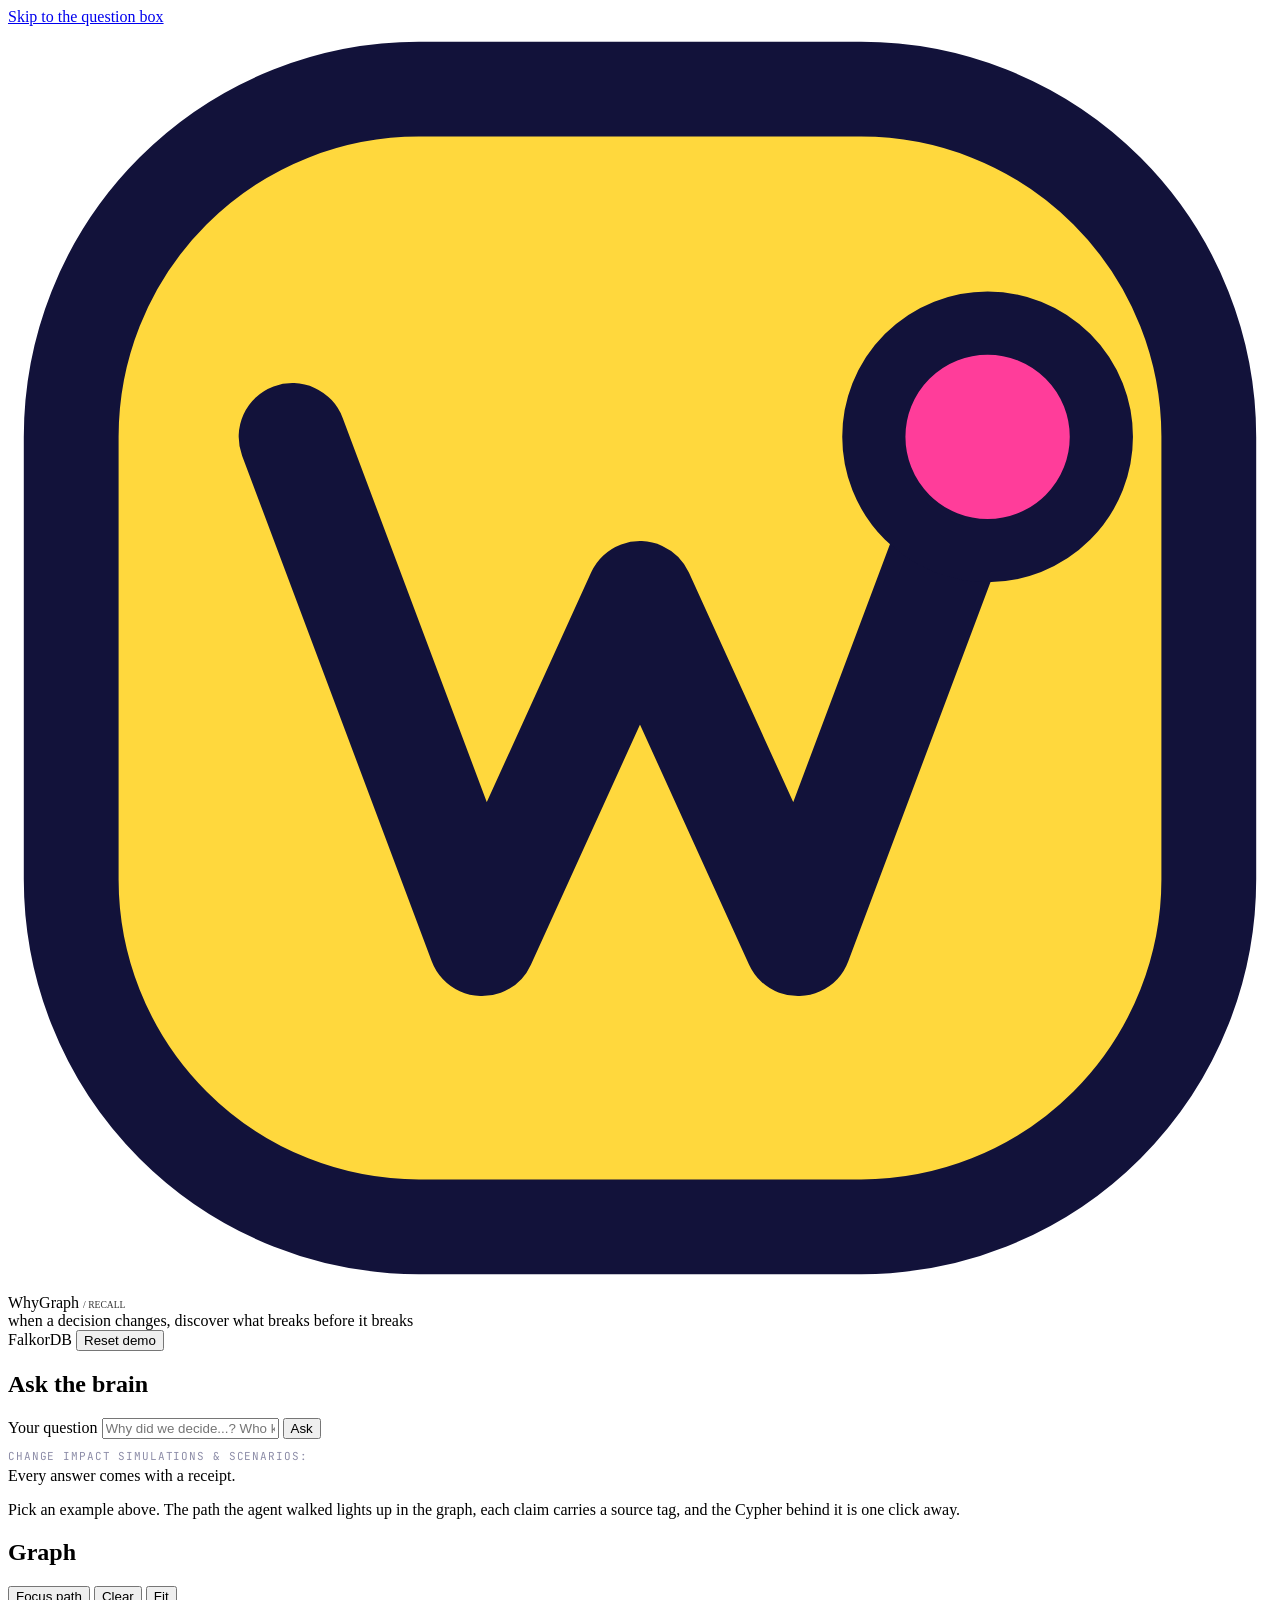
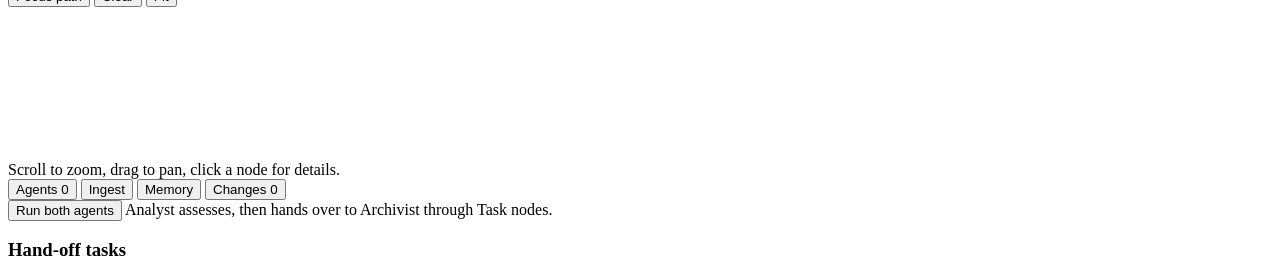
==== web/index.html @ f4f51ecc "feat: WhyGraph / RECALL company brain on FalkorDB" ====
<!doctype html>
<html lang="en">
<head>
  <meta charset="utf-8">
  <meta name="viewport" content="width=device-width, initial-scale=1">
  <title>WhyGraph - the company brain that remembers why</title>
  <meta name="description" content="Ask why a decision was made. WhyGraph walks a FalkorDB graph and shows the exact path behind every answer.">
  <link rel="preconnect" href="https://fonts.googleapis.com">
  <link rel="preconnect" href="https://fonts.gstatic.com" crossorigin>
  <link href="https://fonts.googleapis.com/css2?family=DM+Sans:wght@400;500;700&family=JetBrains+Mono:wght@400;600&family=Unbounded:wght@600;800&display=swap" rel="stylesheet">
  <link rel="stylesheet" href="/app.css">
</head>
<body>
  <a class="skip" href="#ask-input">Skip to the question box</a>

  <header class="topbar">
    <div class="brand">
      <svg class="logo" viewBox="0 0 40 40" aria-hidden="true">
        <rect x="2" y="2" width="36" height="36" rx="11" fill="#ffd83d" stroke="#12123a" stroke-width="3"/>
        <path d="M9 13 L15 29 L20 18 L25 29 L31 13" fill="none" stroke="#12123a" stroke-width="3.4" stroke-linecap="round" stroke-linejoin="round"/>
        <circle cx="31" cy="13" r="3.6" fill="#ff3d9a" stroke="#12123a" stroke-width="2"/>
      </svg>
      <div>
        <div class="brand-name">WhyGraph <span style="font-size: 0.6em; opacity: 0.8; font-weight: normal;">/ RECALL</span></div>
        <div class="brand-sub">when a decision changes, discover what breaks before it breaks</div>
      </div>
    </div>

    <div class="tenants" id="tenants" role="tablist" aria-label="Team graph (one isolated FalkorDB graph per team)"></div>

    <div class="status">
      <span class="chip" id="chip-db" title="FalkorDB connection"><i class="dot"></i><span>FalkorDB</span></span>
      <span class="chip" id="chip-graph" title="Graph name in FalkorDB"></span>
      <span class="chip" id="chip-llm" title="Answer phrasing mode"></span>
      <button class="btn small ghost" id="btn-reset" title="Reload this team's synthetic seed data">Reset demo</button>
    </div>
  </header>

  <div id="banner" class="banner" role="alert" hidden></div>

  <main class="layout">
    <!-- ASK -->
    <section class="panel ask" aria-labelledby="h-ask">
      <h2 id="h-ask">Ask the brain</h2>
      <form id="ask-form" class="ask-form" autocomplete="off">
        <label class="sr" for="ask-input">Your question</label>
        <input id="ask-input" type="text" maxlength="500" placeholder="Why did we decide...? Who knows...? What breaks if...?" required>
        <button class="btn" type="submit" id="btn-ask">Ask</button>
      </form>
      <div style="font-size: 11px; text-transform: uppercase; letter-spacing: 0.08em; color: #8d8da8; margin-top: 10px; margin-bottom: 4px; font-family: 'JetBrains Mono', monospace;">Change Impact Simulations &amp; Scenarios:</div>
      <div class="chips" id="examples" aria-label="Example questions"></div>
      <div class="answers" id="answers" aria-live="polite">
        <div class="empty" id="answers-empty">
          <div class="empty-title">Every answer comes with a receipt.</div>
          <p>Pick an example above. The path the agent walked lights up in the graph, each claim carries a source tag, and the Cypher behind it is one click away.</p>
        </div>
      </div>
    </section>

    <!-- GRAPH -->
    <section class="panel canvas" aria-labelledby="h-graph">
      <div class="canvas-head">
        <h2 id="h-graph">Graph <span id="graph-count"></span></h2>
        <div class="legend" id="legend" aria-label="Node types"></div>
        <div class="ctrl">
          <button class="btn small" id="btn-focus" aria-pressed="true" title="Dim everything except the path behind the last answer">Focus path</button>
          <button class="btn small ghost" id="btn-clear" title="Clear the highlighted path">Clear</button>
          <button class="btn small ghost" id="btn-fit" title="Fit graph to view">Fit</button>
        </div>
      </div>
      <div class="stage">
        <svg id="graph" role="img" aria-label="Knowledge graph of people, systems, documents and decisions" tabindex="0">
          <defs>
            <marker id="arrow" viewBox="0 0 10 10" refX="9" refY="5" markerWidth="6" markerHeight="6" orient="auto-start-reverse">
              <path d="M0 0 L10 5 L0 10 z" fill="#ff3d9a"/>
            </marker>
          </defs>
          <g id="viewport"><g id="edges"></g><g id="edge-labels"></g><g id="nodes"></g></g>
        </svg>
        <div class="stage-hint" id="stage-hint">Scroll to zoom, drag to pan, click a node for details.</div>
        <div class="node-card" id="node-card" hidden></div>
      </div>
    </section>

    <!-- SIDE -->
    <aside class="panel side" aria-label="Agents, ingest, memory and changes">
      <div class="tabs" role="tablist">
        <button class="tab on" role="tab" aria-selected="true" data-tab="agents">Agents <span class="badge" id="badge-agents">0</span></button>
        <button class="tab" role="tab" aria-selected="false" data-tab="ingest">Ingest</button>
        <button class="tab" role="tab" aria-selected="false" data-tab="memory">Memory</button>
        <button class="tab" role="tab" aria-selected="false" data-tab="changes">Changes <span class="badge" id="badge-changes">0</span></button>
      </div>

      <div class="tabpane on" id="pane-agents" role="tabpanel">
        <div class="stale-card" id="stale-card"></div>
        <div class="row">
          <button class="btn" id="btn-run">Run both agents</button>
          <span class="muted small">Analyst assesses, then hands over to Archivist through Task nodes.</span>
        </div>
        <div class="timeline" id="timeline" aria-live="polite"></div>
        <h3>Hand-off tasks</h3>
        <div id="tasks"></div>
      </div>

      <div class="tabpane" id="pane-ingest" role="tabpanel" hidden>
        <p class="muted">Paste a document. The <b>Archivist</b> extracts decisions, links them to systems and people, and marks any document it replaces as outdated.</p>
        <label class="sr" for="ingest-text">Document text</label>
        <textarea id="ingest-text" rows="10" spellcheck="false" placeholder="Title: ...&#10;Replaces: ...&#10;Decision: ...&#10;Decided by: ...&#10;Affects: ...&#10;Rationale: ..."></textarea>
        <div class="row">
          <button class="btn" id="btn-ingest">Ingest as Archivist</button>
          <button class="btn ghost" id="btn-sample">Load sample</button>
        </div>
        <div id="ingest-result"></div>
      </div>

      <div class="tabpane" id="pane-memory" role="tabpanel" hidden>
        <h3>Episodic memory <span class="muted small">questions asked, stored in the graph</span></h3>
        <ul class="plain" id="mem-recent"></ul>
        <h3>Most consulted decisions</h3>
        <div class="chips" id="mem-frequent"></div>
        <h3>Procedural memory <span class="muted small">playbooks the agent reads from the graph</span></h3>
        <ul class="plain" id="mem-playbooks"></ul>
      </div>

      <div class="tabpane" id="pane-changes" role="tabpanel" hidden>
        <p class="muted">Draft change requests the Analyst wrote into the graph. Ask for a reversal plan to create one.</p>
        <div id="changes"></div>
      </div>
    </aside>
  </main>

  <div class="toast" id="toast" role="status" aria-live="polite" hidden></div>
  <script src="/app.js"></script>
</body>
</html>
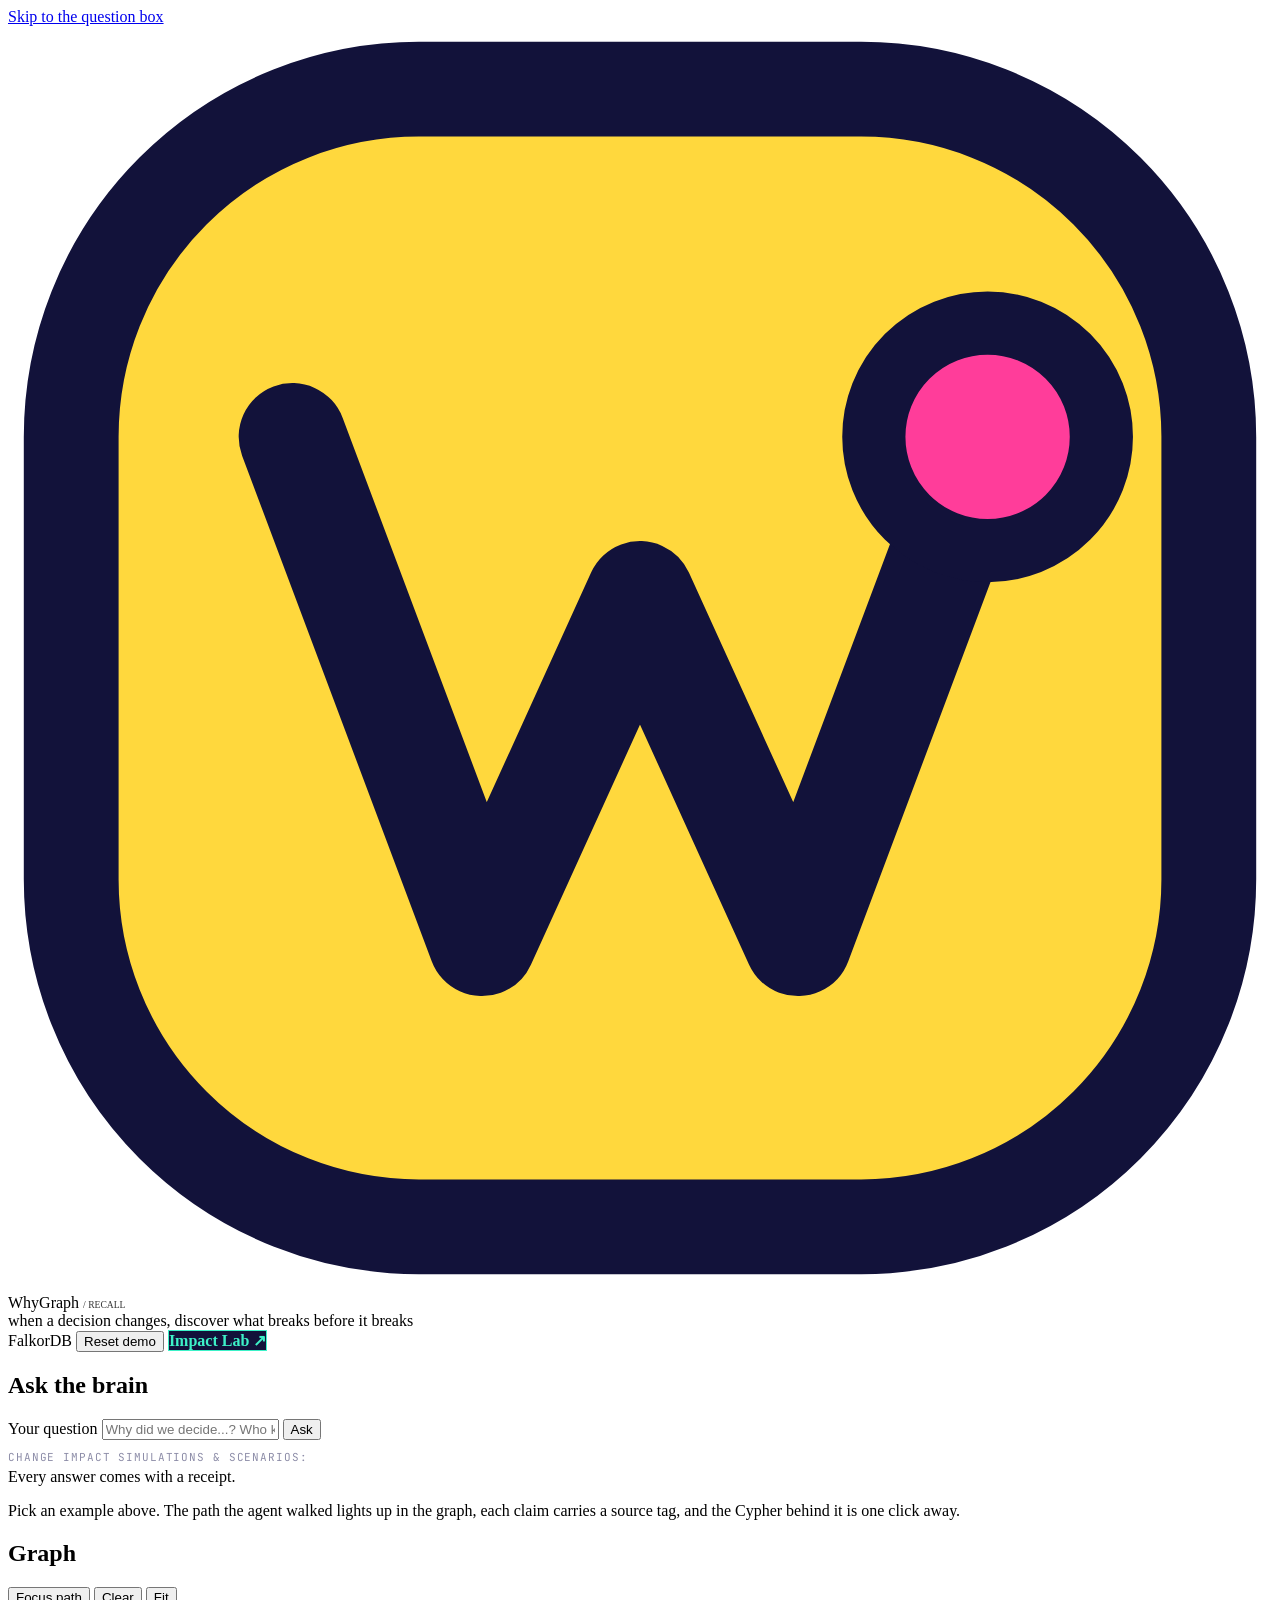
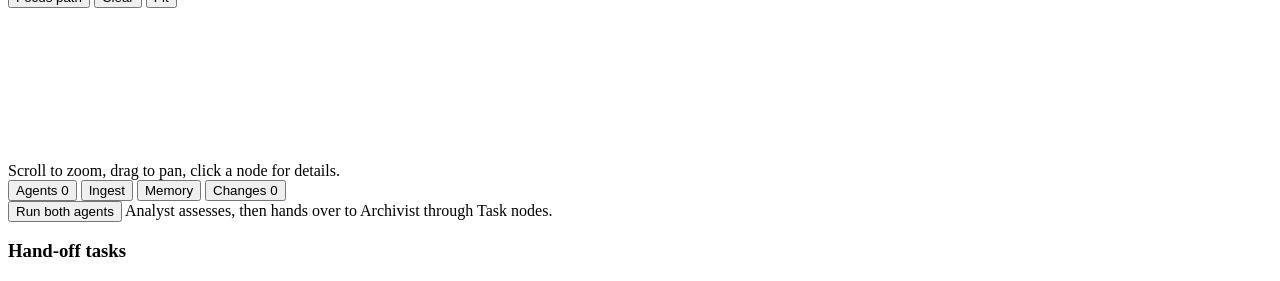
==== commit cc28c06f: "feat(impact-lab): add change simulation studio, blast radius traversal, and all-track hackathon matr" ====
--- a/web/index.html
+++ b/web/index.html
@@ -33,6 +33,7 @@
       <span class="chip" id="chip-graph" title="Graph name in FalkorDB"></span>
       <span class="chip" id="chip-llm" title="Answer phrasing mode"></span>
       <button class="btn small ghost" id="btn-reset" title="Reload this team's synthetic seed data">Reset demo</button>
+      <a href="/impact-lab.html" class="btn small" id="btn-impact-lab" title="Launch Impact Lab - change simulation & blast radius studio" style="text-decoration: none; display: inline-flex; align-items: center; gap: 4px; background: #12123a; color: #3df2c8; border: 1.5px solid #3df2c8; font-weight: 600;" target="_blank">Impact Lab ↗</a>
     </div>
   </header>
 
